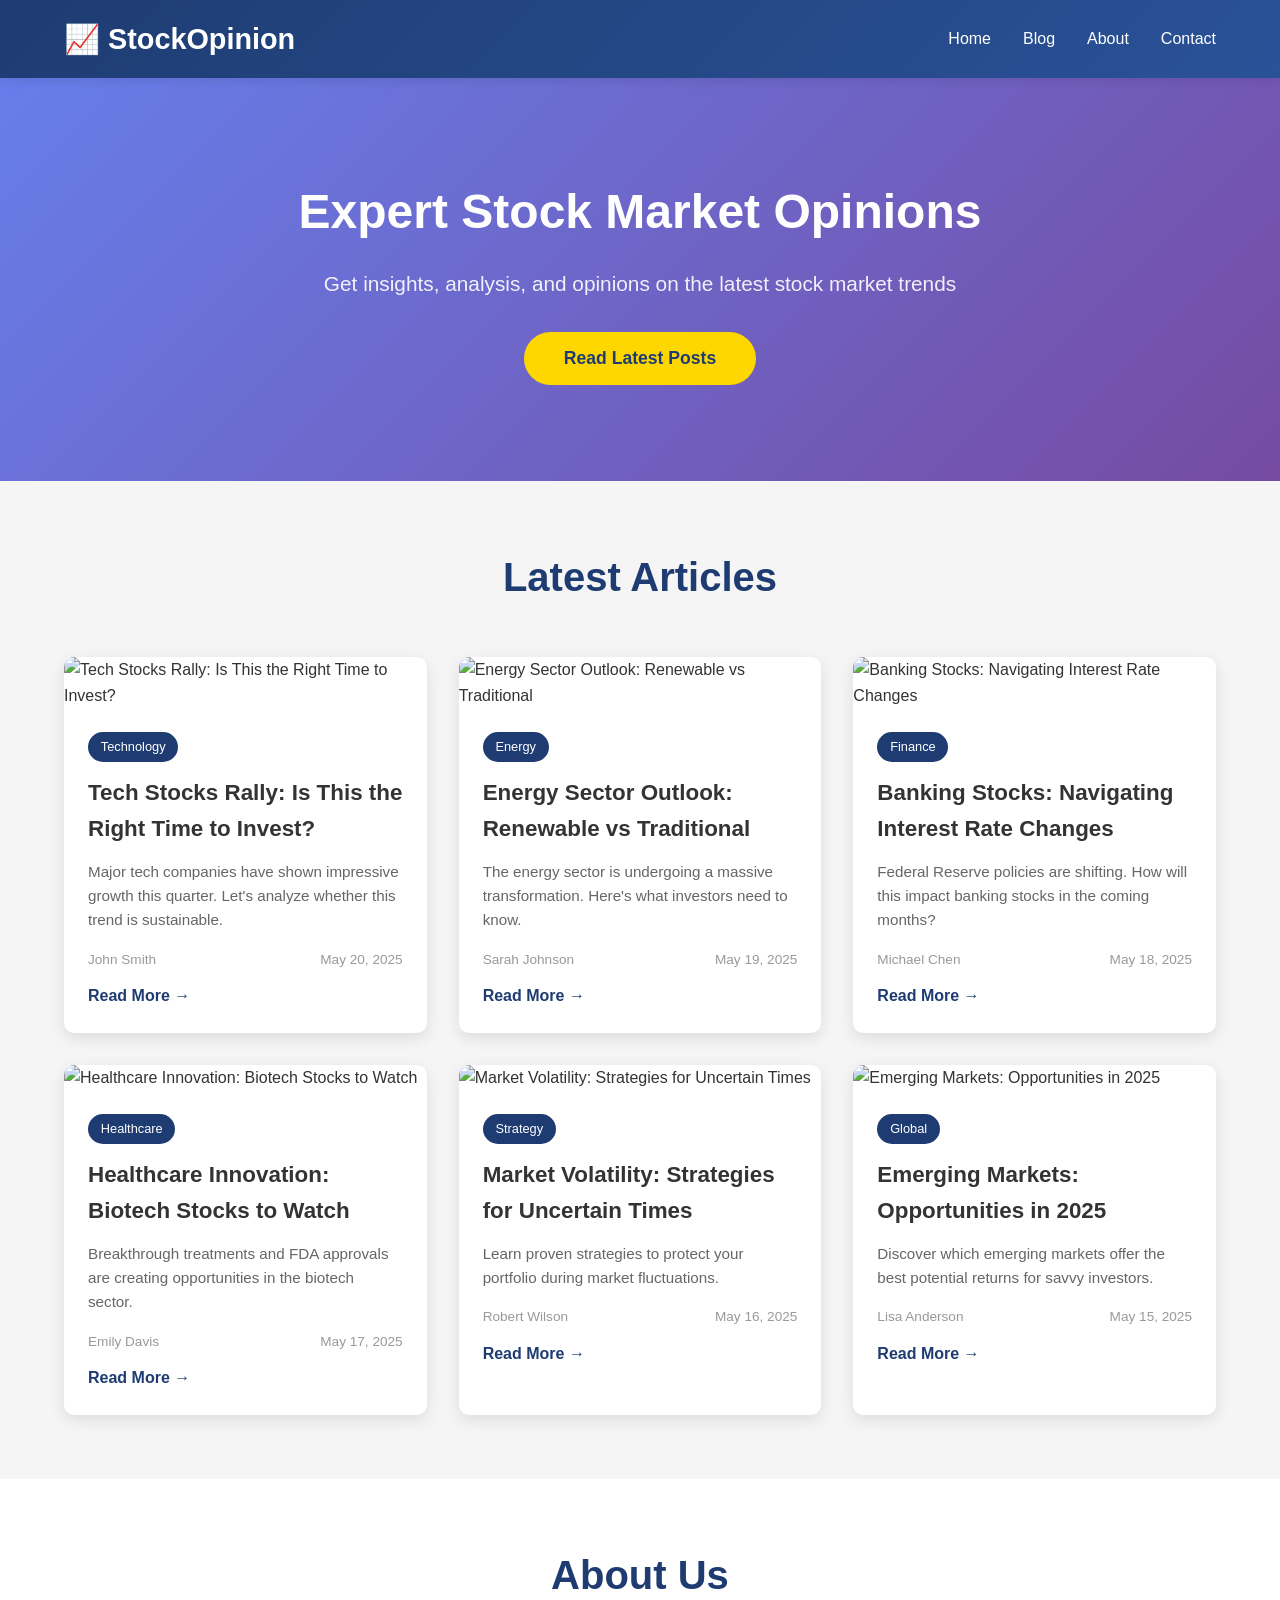
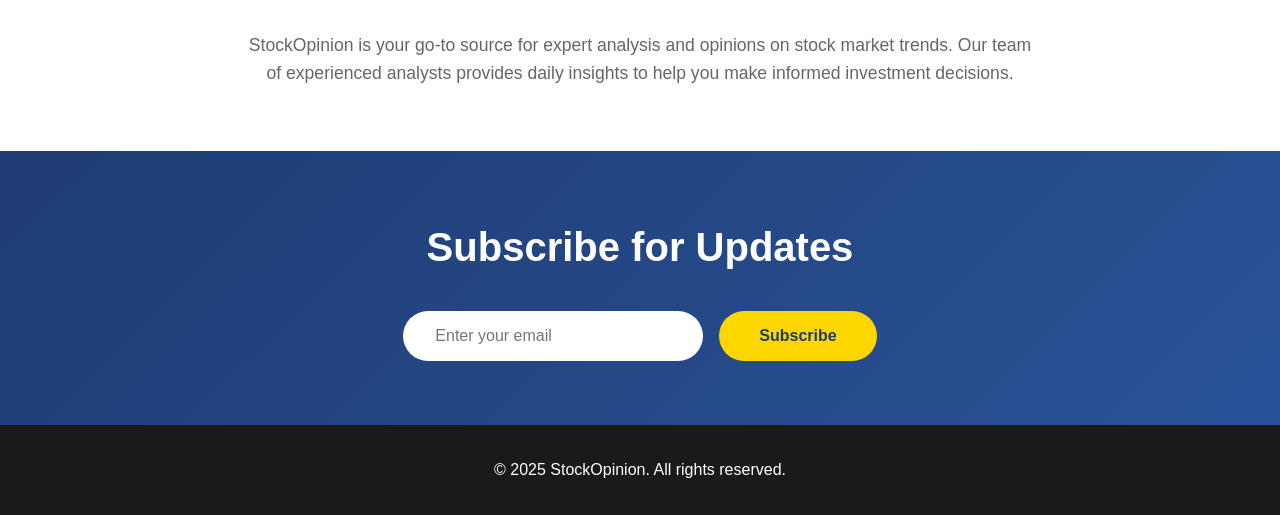
==== index.html @ e31bcacb "Add StockOpinion blog web app" ====
<!DOCTYPE html>
<html lang="en">
<head>
    <meta charset="UTF-8">
    <meta name="viewport" content="width=device-width, initial-scale=1.0">
    <title>StockOpinion - Stock Market Insights</title>
    <link rel="stylesheet" href="styles.css">
</head>
<body>
    <header>
        <nav class="navbar">
            <div class="logo">📈 StockOpinion</div>
            <ul class="nav-links">
                <li><a href="#home">Home</a></li>
                <li><a href="#blog">Blog</a></li>
                <li><a href="#about">About</a></li>
                <li><a href="#contact">Contact</a></li>
            </ul>
        </nav>
    </header>

    <main>
        <!-- Hero Section -->
        <section id="home" class="hero">
            <div class="hero-content">
                <h1>Expert Stock Market Opinions</h1>
                <p>Get insights, analysis, and opinions on the latest stock market trends</p>
                <button class="cta-button" onclick="scrollToBlog()">Read Latest Posts</button>
            </div>
        </section>

        <!-- Blog Section -->
        <section id="blog" class="blog-section">
            <h2>Latest Articles</h2>
            <div class="blog-grid" id="blogGrid">
                <!-- Blog posts will be dynamically loaded here -->
            </div>
        </section>

        <!-- About Section -->
        <section id="about" class="about-section">
            <h2>About Us</h2>
            <p>StockOpinion is your go-to source for expert analysis and opinions on stock market trends. Our team of experienced analysts provides daily insights to help you make informed investment decisions.</p>
        </section>

        <!-- Contact Section -->
        <section id="contact" class="contact-section">
            <h2>Subscribe for Updates</h2>
            <form id="subscribeForm" onsubmit="handleSubscribe(event)">
                <input type="email" placeholder="Enter your email" required>
                <button type="submit">Subscribe</button>
            </form>
        </section>
    </main>

    <footer>
        <p>&copy; 2025 StockOpinion. All rights reserved.</p>
    </footer>

    <script src="script.js"></script>
</body>
</html>
---- styles.css ----
* {
    margin: 0;
    padding: 0;
    box-sizing: border-box;
}

body {
    font-family: 'Segoe UI', Tahoma, Geneva, Verdana, sans-serif;
    line-height: 1.6;
    color: #333;
    background-color: #f5f5f5;
}

/* Navbar */
.navbar {
    display: flex;
    justify-content: space-between;
    align-items: center;
    padding: 1rem 5%;
    background: linear-gradient(135deg, #1e3c72 0%, #2a5298 100%);
    color: white;
    position: sticky;
    top: 0;
    z-index: 1000;
    box-shadow: 0 2px 10px rgba(0,0,0,0.1);
}

.logo {
    font-size: 1.8rem;
    font-weight: bold;
}

.nav-links {
    display: flex;
    list-style: none;
    gap: 2rem;
}

.nav-links a {
    color: white;
    text-decoration: none;
    transition: color 0.3s;
}

.nav-links a:hover {
    color: #ffd700;
}

/* Hero Section */
.hero {
    background: linear-gradient(135deg, #667eea 0%, #764ba2 100%);
    color: white;
    padding: 6rem 5%;
    text-align: center;
}

.hero h1 {
    font-size: 3rem;
    margin-bottom: 1rem;
}

.hero p {
    font-size: 1.3rem;
    margin-bottom: 2rem;
    opacity: 0.9;
}

.cta-button {
    background: #ffd700;
    color: #1e3c72;
    border: none;
    padding: 1rem 2.5rem;
    font-size: 1.1rem;
    font-weight: bold;
    border-radius: 50px;
    cursor: pointer;
    transition: transform 0.3s, box-shadow 0.3s;
}

.cta-button:hover {
    transform: translateY(-3px);
    box-shadow: 0 5px 20px rgba(255, 215, 0, 0.4);
}

/* Blog Section */
.blog-section {
    padding: 4rem 5%;
}

.blog-section h2 {
    text-align: center;
    font-size: 2.5rem;
    margin-bottom: 3rem;
    color: #1e3c72;
}

.blog-grid {
    display: grid;
    grid-template-columns: repeat(auto-fit, minmax(300px, 1fr));
    gap: 2rem;
    max-width: 1200px;
    margin: 0 auto;
}

.blog-card {
    background: white;
    border-radius: 10px;
    overflow: hidden;
    box-shadow: 0 5px 15px rgba(0,0,0,0.1);
    transition: transform 0.3s, box-shadow 0.3s;
}

.blog-card:hover {
    transform: translateY(-5px);
    box-shadow: 0 10px 30px rgba(0,0,0,0.15);
}

.blog-card img {
    width: 100%;
    height: 200px;
    object-fit: cover;
}

.blog-card-content {
    padding: 1.5rem;
}

.blog-card-category {
    background: #1e3c72;
    color: white;
    padding: 0.3rem 0.8rem;
    border-radius: 20px;
    font-size: 0.8rem;
    display: inline-block;
    margin-bottom: 0.8rem;
}

.blog-card h3 {
    font-size: 1.4rem;
    margin-bottom: 0.8rem;
    color: #333;
}

.blog-card p {
    color: #666;
    margin-bottom: 1rem;
    font-size: 0.95rem;
}

.blog-card-meta {
    display: flex;
    justify-content: space-between;
    color: #999;
    font-size: 0.85rem;
}

.read-more {
    color: #1e3c72;
    text-decoration: none;
    font-weight: bold;
    display: inline-block;
    margin-top: 0.8rem;
    transition: color 0.3s;
}

.read-more:hover {
    color: #667eea;
}

/* About Section */
.about-section {
    background: white;
    padding: 4rem 5%;
    text-align: center;
}

.about-section h2 {
    font-size: 2.5rem;
    margin-bottom: 1.5rem;
    color: #1e3c72;
}

.about-section p {
    max-width: 800px;
    margin: 0 auto;
    font-size: 1.1rem;
    color: #666;
}

/* Contact Section */
.contact-section {
    padding: 4rem 5%;
    text-align: center;
    background: linear-gradient(135deg, #1e3c72 0%, #2a5298 100%);
    color: white;
}

.contact-section h2 {
    font-size: 2.5rem;
    margin-bottom: 2rem;
}

#subscribeForm {
    display: flex;
    justify-content: center;
    gap: 1rem;
    flex-wrap: wrap;
}

#subscribeForm input {
    padding: 1rem 2rem;
    border: none;
    border-radius: 50px;
    font-size: 1rem;
    min-width: 300px;
}

#subscribeForm button {
    background: #ffd700;
    color: #1e3c72;
    border: none;
    padding: 1rem 2.5rem;
    font-size: 1rem;
    font-weight: bold;
    border-radius: 50px;
    cursor: pointer;
    transition: transform 0.3s;
}

#subscribeForm button:hover {
    transform: scale(1.05);
}

/* Footer */
footer {
    background: #1a1a1a;
    color: white;
    text-align: center;
    padding: 2rem;
}

/* Responsive Design */
@media (max-width: 768px) {
    .nav-links {
        gap: 1rem;
    }

    .hero h1 {
        font-size: 2rem;
    }

    .hero p {
        font-size: 1rem;
    }

    #subscribeForm input {
        min-width: 100%;
    }
}
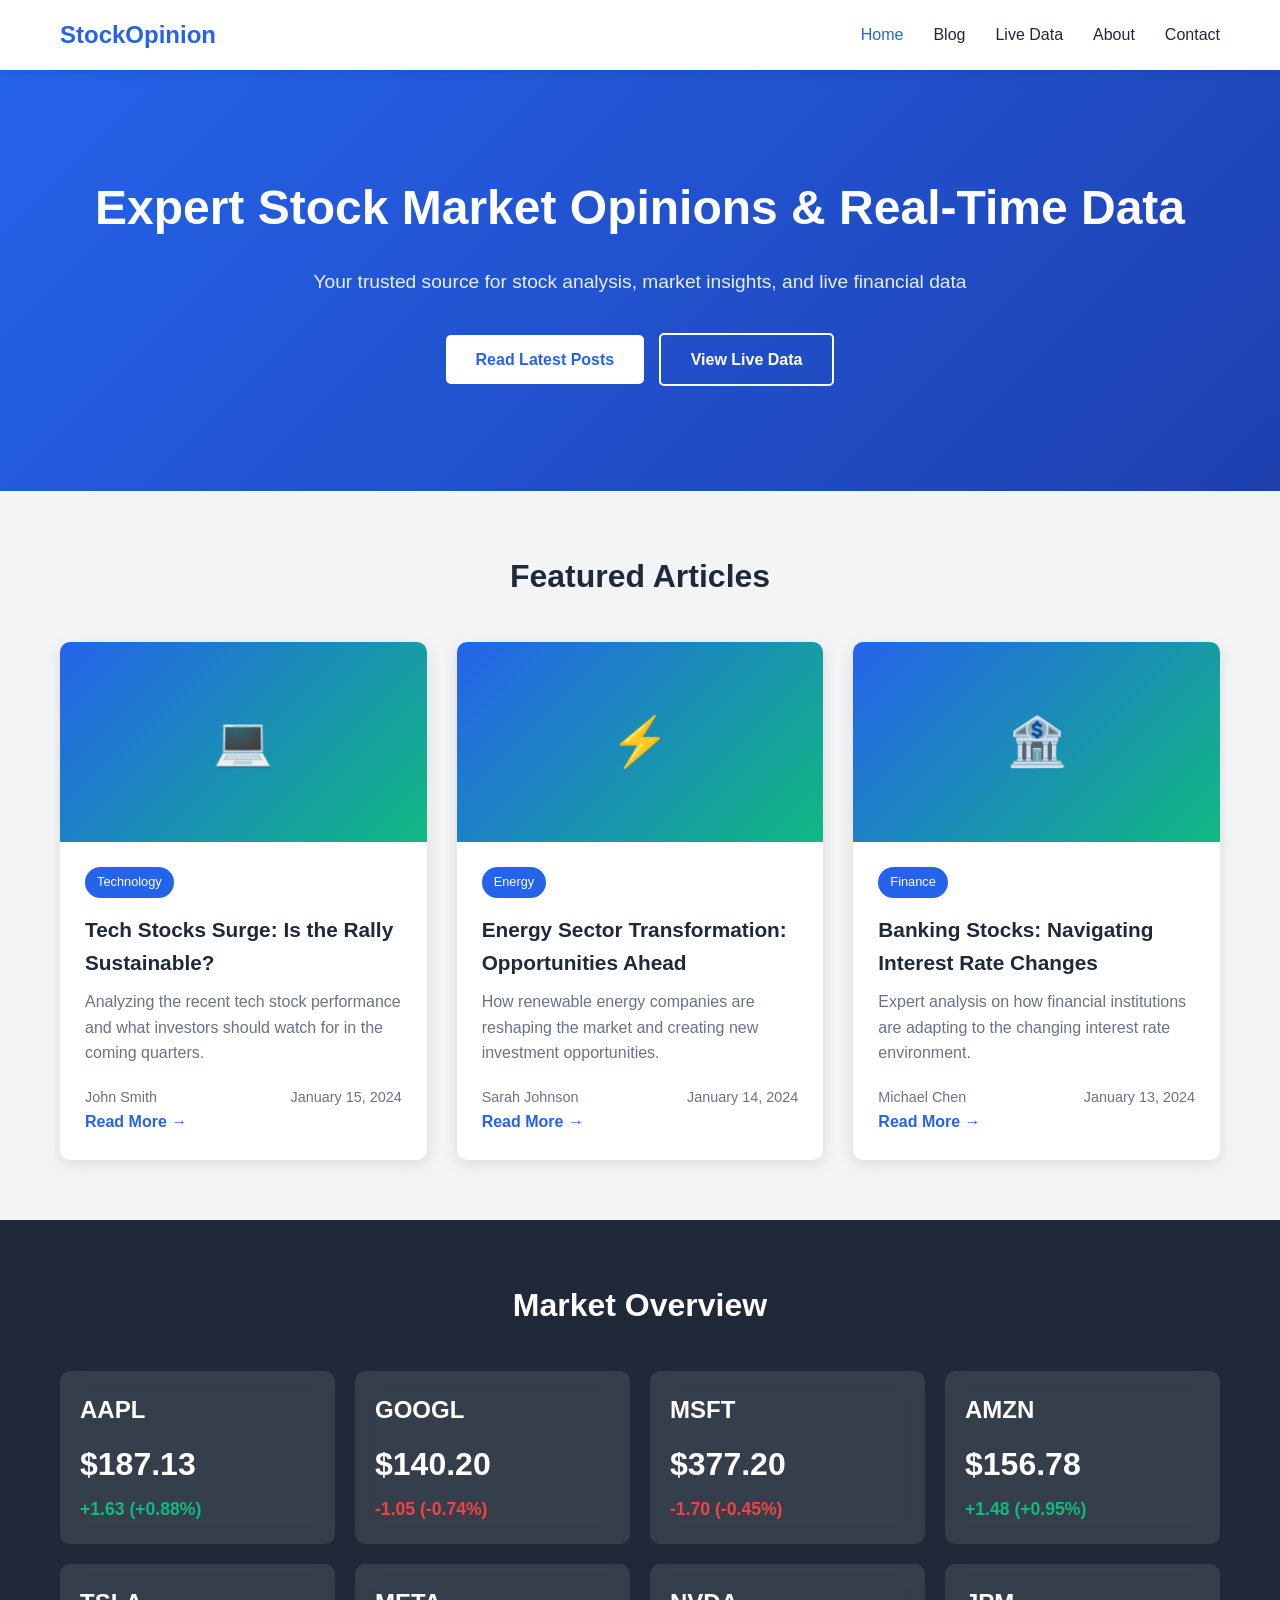
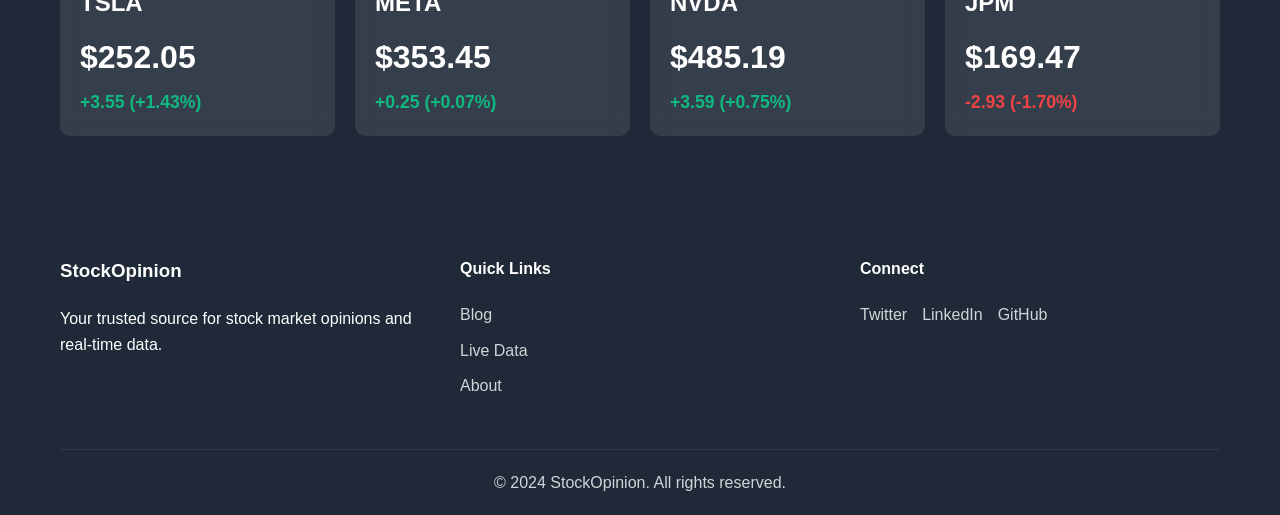
==== commit abae9578: "Update to multi-page app with real-time stock scraper" ====
--- a/index.html
+++ b/index.html
@@ -3,60 +3,81 @@
 <head>
     <meta charset="UTF-8">
     <meta name="viewport" content="width=device-width, initial-scale=1.0">
-    <title>StockOpinion - Stock Market Insights</title>
-    <link rel="stylesheet" href="styles.css">
+    <title>StockOpinion - Home</title>
+    <link rel="stylesheet" href="css/styles.css">
 </head>
 <body>
-    <header>
-        <nav class="navbar">
-            <div class="logo">📈 StockOpinion</div>
+    <nav class="navbar">
+        <div class="container nav-container">
+            <a href="index.html" class="logo">StockOpinion</a>
             <ul class="nav-links">
-                <li><a href="#home">Home</a></li>
-                <li><a href="#blog">Blog</a></li>
-                <li><a href="#about">About</a></li>
-                <li><a href="#contact">Contact</a></li>
+                <li><a href="index.html" class="active">Home</a></li>
+                <li><a href="pages/blog.html">Blog</a></li>
+                <li><a href="pages/scraper.html">Live Data</a></li>
+                <li><a href="pages/about.html">About</a></li>
+                <li><a href="pages/contact.html">Contact</a></li>
             </ul>
-        </nav>
+            <button class="mobile-menu-btn">☰</button>
+        </div>
+    </nav>
+
+    <header class="hero">
+        <div class="container">
+            <h1>Expert Stock Market Opinions & Real-Time Data</h1>
+            <p>Your trusted source for stock analysis, market insights, and live financial data</p>
+            <a href="pages/blog.html" class="btn btn-primary">Read Latest Posts</a>
+            <a href="pages/scraper.html" class="btn btn-secondary">View Live Data</a>
+        </div>
     </header>
 
-    <main>
-        <!-- Hero Section -->
-        <section id="home" class="hero">
-            <div class="hero-content">
-                <h1>Expert Stock Market Opinions</h1>
-                <p>Get insights, analysis, and opinions on the latest stock market trends</p>
-                <button class="cta-button" onclick="scrollToBlog()">Read Latest Posts</button>
+    <section class="featured-posts">
+        <div class="container">
+            <h2>Featured Articles</h2>
+            <div class="posts-grid" id="featured-posts">
+                <!-- Dynamic content -->
             </div>
-        </section>
+        </div>
+    </section>
 
-        <!-- Blog Section -->
-        <section id="blog" class="blog-section">
-            <h2>Latest Articles</h2>
-            <div class="blog-grid" id="blogGrid">
-                <!-- Blog posts will be dynamically loaded here -->
+    <section class="market-ticker">
+        <div class="container">
+            <h2>Market Overview</h2>
+            <div class="ticker-container" id="market-ticker">
+                <div class="loading">Loading market data...</div>
             </div>
-        </section>
+        </div>
+    </section>
 
-        <!-- About Section -->
-        <section id="about" class="about-section">
-            <h2>About Us</h2>
-            <p>StockOpinion is your go-to source for expert analysis and opinions on stock market trends. Our team of experienced analysts provides daily insights to help you make informed investment decisions.</p>
-        </section>
-
-        <!-- Contact Section -->
-        <section id="contact" class="contact-section">
-            <h2>Subscribe for Updates</h2>
-            <form id="subscribeForm" onsubmit="handleSubscribe(event)">
-                <input type="email" placeholder="Enter your email" required>
-                <button type="submit">Subscribe</button>
-            </form>
-        </section>
-    </main>
-
-    <footer>
-        <p>&copy; 2025 StockOpinion. All rights reserved.</p>
+    <footer class="footer">
+        <div class="container">
+            <div class="footer-content">
+                <div class="footer-section">
+                    <h3>StockOpinion</h3>
+                    <p>Your trusted source for stock market opinions and real-time data.</p>
+                </div>
+                <div class="footer-section">
+                    <h4>Quick Links</h4>
+                    <ul>
+                        <li><a href="pages/blog.html">Blog</a></li>
+                        <li><a href="pages/scraper.html">Live Data</a></li>
+                        <li><a href="pages/about.html">About</a></li>
+                    </ul>
+                </div>
+                <div class="footer-section">
+                    <h4>Connect</h4>
+                    <div class="social-links">
+                        <a href="#">Twitter</a>
+                        <a href="#">LinkedIn</a>
+                        <a href="#">GitHub</a>
+                    </div>
+                </div>
+            </div>
+            <div class="footer-bottom">
+                <p>&copy; 2024 StockOpinion. All rights reserved.</p>
+            </div>
+        </div>
     </footer>
 
-    <script src="script.js"></script>
+    <script src="js/main.js"></script>
 </body>
 </html>
--- a/css/styles.css
+++ b/css/styles.css
@@ -0,0 +1,494 @@
+* {
+    margin: 0;
+    padding: 0;
+    box-sizing: border-box;
+}
+
+:root {
+    --primary-color: #2563eb;
+    --secondary-color: #1e40af;
+    --accent-color: #10b981;
+    --danger-color: #ef4444;
+    --dark-bg: #1f2937;
+    --light-bg: #f3f4f6;
+    --text-dark: #1f2937;
+    --text-light: #6b7280;
+    --white: #ffffff;
+}
+
+body {
+    font-family: 'Segoe UI', Tahoma, Geneva, Verdana, sans-serif;
+    line-height: 1.6;
+    color: var(--text-dark);
+    background-color: var(--light-bg);
+}
+
+.container {
+    max-width: 1200px;
+    margin: 0 auto;
+    padding: 0 20px;
+}
+
+/* Navigation */
+.navbar {
+    background: var(--white);
+    box-shadow: 0 2px 10px rgba(0,0,0,0.1);
+    position: sticky;
+    top: 0;
+    z-index: 1000;
+}
+
+.nav-container {
+    display: flex;
+    justify-content: space-between;
+    align-items: center;
+    height: 70px;
+}
+
+.logo {
+    font-size: 1.5rem;
+    font-weight: bold;
+    color: var(--primary-color);
+    text-decoration: none;
+}
+
+.nav-links {
+    display: flex;
+    list-style: none;
+    gap: 30px;
+}
+
+.nav-links a {
+    text-decoration: none;
+    color: var(--text-dark);
+    font-weight: 500;
+    transition: color 0.3s;
+}
+
+.nav-links a:hover,
+.nav-links a.active {
+    color: var(--primary-color);
+}
+
+.mobile-menu-btn {
+    display: none;
+    background: none;
+    border: none;
+    font-size: 1.5rem;
+    cursor: pointer;
+}
+
+/* Hero Section */
+.hero {
+    background: linear-gradient(135deg, var(--primary-color), var(--secondary-color));
+    color: var(--white);
+    padding: 100px 0;
+    text-align: center;
+}
+
+.hero h1 {
+    font-size: 3rem;
+    margin-bottom: 20px;
+}
+
+.hero p {
+    font-size: 1.2rem;
+    margin-bottom: 30px;
+    opacity: 0.9;
+}
+
+/* Buttons */
+.btn {
+    display: inline-block;
+    padding: 12px 30px;
+    border-radius: 5px;
+    text-decoration: none;
+    font-weight: 600;
+    transition: all 0.3s;
+    margin: 5px;
+}
+
+.btn-primary {
+    background: var(--white);
+    color: var(--primary-color);
+}
+
+.btn-primary:hover {
+    background: var(--light-bg);
+    transform: translateY(-2px);
+}
+
+.btn-secondary {
+    background: transparent;
+    color: var(--white);
+    border: 2px solid var(--white);
+}
+
+.btn-secondary:hover {
+    background: var(--white);
+    color: var(--primary-color);
+}
+
+/* Featured Posts */
+.featured-posts {
+    padding: 60px 0;
+}
+
+.featured-posts h2 {
+    text-align: center;
+    margin-bottom: 40px;
+    font-size: 2rem;
+}
+
+.posts-grid {
+    display: grid;
+    grid-template-columns: repeat(auto-fit, minmax(300px, 1fr));
+    gap: 30px;
+}
+
+.post-card {
+    background: var(--white);
+    border-radius: 10px;
+    overflow: hidden;
+    box-shadow: 0 4px 15px rgba(0,0,0,0.1);
+    transition: transform 0.3s, box-shadow 0.3s;
+}
+
+.post-card:hover {
+    transform: translateY(-5px);
+    box-shadow: 0 8px 25px rgba(0,0,0,0.15);
+}
+
+.post-image {
+    height: 200px;
+    background: linear-gradient(135deg, var(--primary-color), var(--accent-color));
+    display: flex;
+    align-items: center;
+    justify-content: center;
+    color: var(--white);
+    font-size: 3rem;
+}
+
+.post-content {
+    padding: 25px;
+}
+
+.post-category {
+    display: inline-block;
+    background: var(--primary-color);
+    color: var(--white);
+    padding: 5px 12px;
+    border-radius: 20px;
+    font-size: 0.8rem;
+    margin-bottom: 15px;
+}
+
+.post-title {
+    font-size: 1.3rem;
+    margin-bottom: 10px;
+    color: var(--text-dark);
+}
+
+.post-excerpt {
+    color: var(--text-light);
+    margin-bottom: 20px;
+    line-height: 1.6;
+}
+
+.post-meta {
+    display: flex;
+    justify-content: space-between;
+    color: var(--text-light);
+    font-size: 0.9rem;
+}
+
+.read-more {
+    color: var(--primary-color);
+    text-decoration: none;
+    font-weight: 600;
+}
+
+.read-more:hover {
+    text-decoration: underline;
+}
+
+/* Market Ticker */
+.market-ticker {
+    background: var(--dark-bg);
+    color: var(--white);
+    padding: 60px 0;
+}
+
+.market-ticker h2 {
+    text-align: center;
+    margin-bottom: 40px;
+    font-size: 2rem;
+}
+
+.ticker-container {
+    display: grid;
+    grid-template-columns: repeat(auto-fit, minmax(250px, 1fr));
+    gap: 20px;
+}
+
+.stock-card {
+    background: rgba(255,255,255,0.1);
+    padding: 20px;
+    border-radius: 10px;
+    backdrop-filter: blur(10px);
+}
+
+.stock-symbol {
+    font-size: 1.5rem;
+    font-weight: bold;
+    margin-bottom: 10px;
+}
+
+.stock-price {
+    font-size: 2rem;
+    font-weight: bold;
+    margin-bottom: 5px;
+}
+
+.stock-change {
+    font-size: 1.1rem;
+    font-weight: 600;
+}
+
+.stock-change.positive {
+    color: var(--accent-color);
+}
+
+.stock-change.negative {
+    color: var(--danger-color);
+}
+
+.loading {
+    text-align: center;
+    padding: 40px;
+    font-size: 1.2rem;
+    opacity: 0.8;
+}
+
+/* Footer */
+.footer {
+    background: var(--dark-bg);
+    color: var(--white);
+    padding: 60px 0 20px;
+}
+
+.footer-content {
+    display: grid;
+    grid-template-columns: repeat(auto-fit, minmax(250px, 1fr));
+    gap: 40px;
+    margin-bottom: 40px;
+}
+
+.footer-section h3,
+.footer-section h4 {
+    margin-bottom: 20px;
+}
+
+.footer-section ul {
+    list-style: none;
+}
+
+.footer-section ul li {
+    margin-bottom: 10px;
+}
+
+.footer-section a {
+    color: rgba(255,255,255,0.8);
+    text-decoration: none;
+    transition: color 0.3s;
+}
+
+.footer-section a:hover {
+    color: var(--white);
+}
+
+.social-links {
+    display: flex;
+    gap: 15px;
+}
+
+.footer-bottom {
+    text-align: center;
+    padding-top: 20px;
+    border-top: 1px solid rgba(255,255,255,0.1);
+    opacity: 0.8;
+}
+
+/* Page-specific styles */
+.page-header {
+    background: linear-gradient(135deg, var(--primary-color), var(--secondary-color));
+    color: var(--white);
+    padding: 80px 0 60px;
+    text-align: center;
+}
+
+.page-header h1 {
+    font-size: 2.5rem;
+    margin-bottom: 15px;
+}
+
+.page-content {
+    padding: 60px 0;
+}
+
+/* Scraper Page */
+.scraper-controls {
+    background: var(--white);
+    padding: 30px;
+    border-radius: 10px;
+    box-shadow: 0 4px 15px rgba(0,0,0,0.1);
+    margin-bottom: 40px;
+}
+
+.scraper-controls h3 {
+    margin-bottom: 20px;
+}
+
+.control-group {
+    display: flex;
+    gap: 15px;
+    flex-wrap: wrap;
+    margin-bottom: 20px;
+}
+
+.control-group input,
+.control-group select {
+    padding: 10px 15px;
+    border: 1px solid #ddd;
+    border-radius: 5px;
+    font-size: 1rem;
+}
+
+.control-group button {
+    padding: 10px 25px;
+    background: var(--primary-color);
+    color: var(--white);
+    border: none;
+    border-radius: 5px;
+    cursor: pointer;
+    font-weight: 600;
+    transition: background 0.3s;
+}
+
+.control-group button:hover {
+    background: var(--secondary-color);
+}
+
+.data-table {
+    width: 100%;
+    background: var(--white);
+    border-radius: 10px;
+    overflow: hidden;
+    box-shadow: 0 4px 15px rgba(0,0,0,0.1);
+}
+
+.data-table table {
+    width: 100%;
+    border-collapse: collapse;
+}
+
+.data-table th,
+.data-table td {
+    padding: 15px;
+    text-align: left;
+    border-bottom: 1px solid #eee;
+}
+
+.data-table th {
+    background: var(--primary-color);
+    color: var(--white);
+    font-weight: 600;
+}
+
+.data-table tr:hover {
+    background: var(--light-bg);
+}
+
+/* Blog List Page */
+.blog-filters {
+    background: var(--white);
+    padding: 20px;
+    border-radius: 10px;
+    margin-bottom: 30px;
+    display: flex;
+    gap: 15px;
+    flex-wrap: wrap;
+}
+
+.filter-btn {
+    padding: 8px 20px;
+    border: 2px solid var(--primary-color);
+    background: transparent;
+    color: var(--primary-color);
+    border-radius: 20px;
+    cursor: pointer;
+    transition: all 0.3s;
+}
+
+.filter-btn.active,
+.filter-btn:hover {
+    background: var(--primary-color);
+    color: var(--white);
+}
+
+/* Contact Form */
+.contact-form {
+    max-width: 600px;
+    margin: 0 auto;
+    background: var(--white);
+    padding: 40px;
+    border-radius: 10px;
+    box-shadow: 0 4px 15px rgba(0,0,0,0.1);
+}
+
+.form-group {
+    margin-bottom: 20px;
+}
+
+.form-group label {
+    display: block;
+    margin-bottom: 8px;
+    font-weight: 600;
+}
+
+.form-group input,
+.form-group textarea {
+    width: 100%;
+    padding: 12px;
+    border: 1px solid #ddd;
+    border-radius: 5px;
+    font-size: 1rem;
+}
+
+.form-group textarea {
+    height: 150px;
+    resize: vertical;
+}
+
+/* Responsive */
+@media (max-width: 768px) {
+    .nav-links {
+        display: none;
+    }
+    
+    .mobile-menu-btn {
+        display: block;
+    }
+    
+    .hero h1 {
+        font-size: 2rem;
+    }
+    
+    .posts-grid {
+        grid-template-columns: 1fr;
+    }
+    
+    .ticker-container {
+        grid-template-columns: 1fr;
+    }
+}
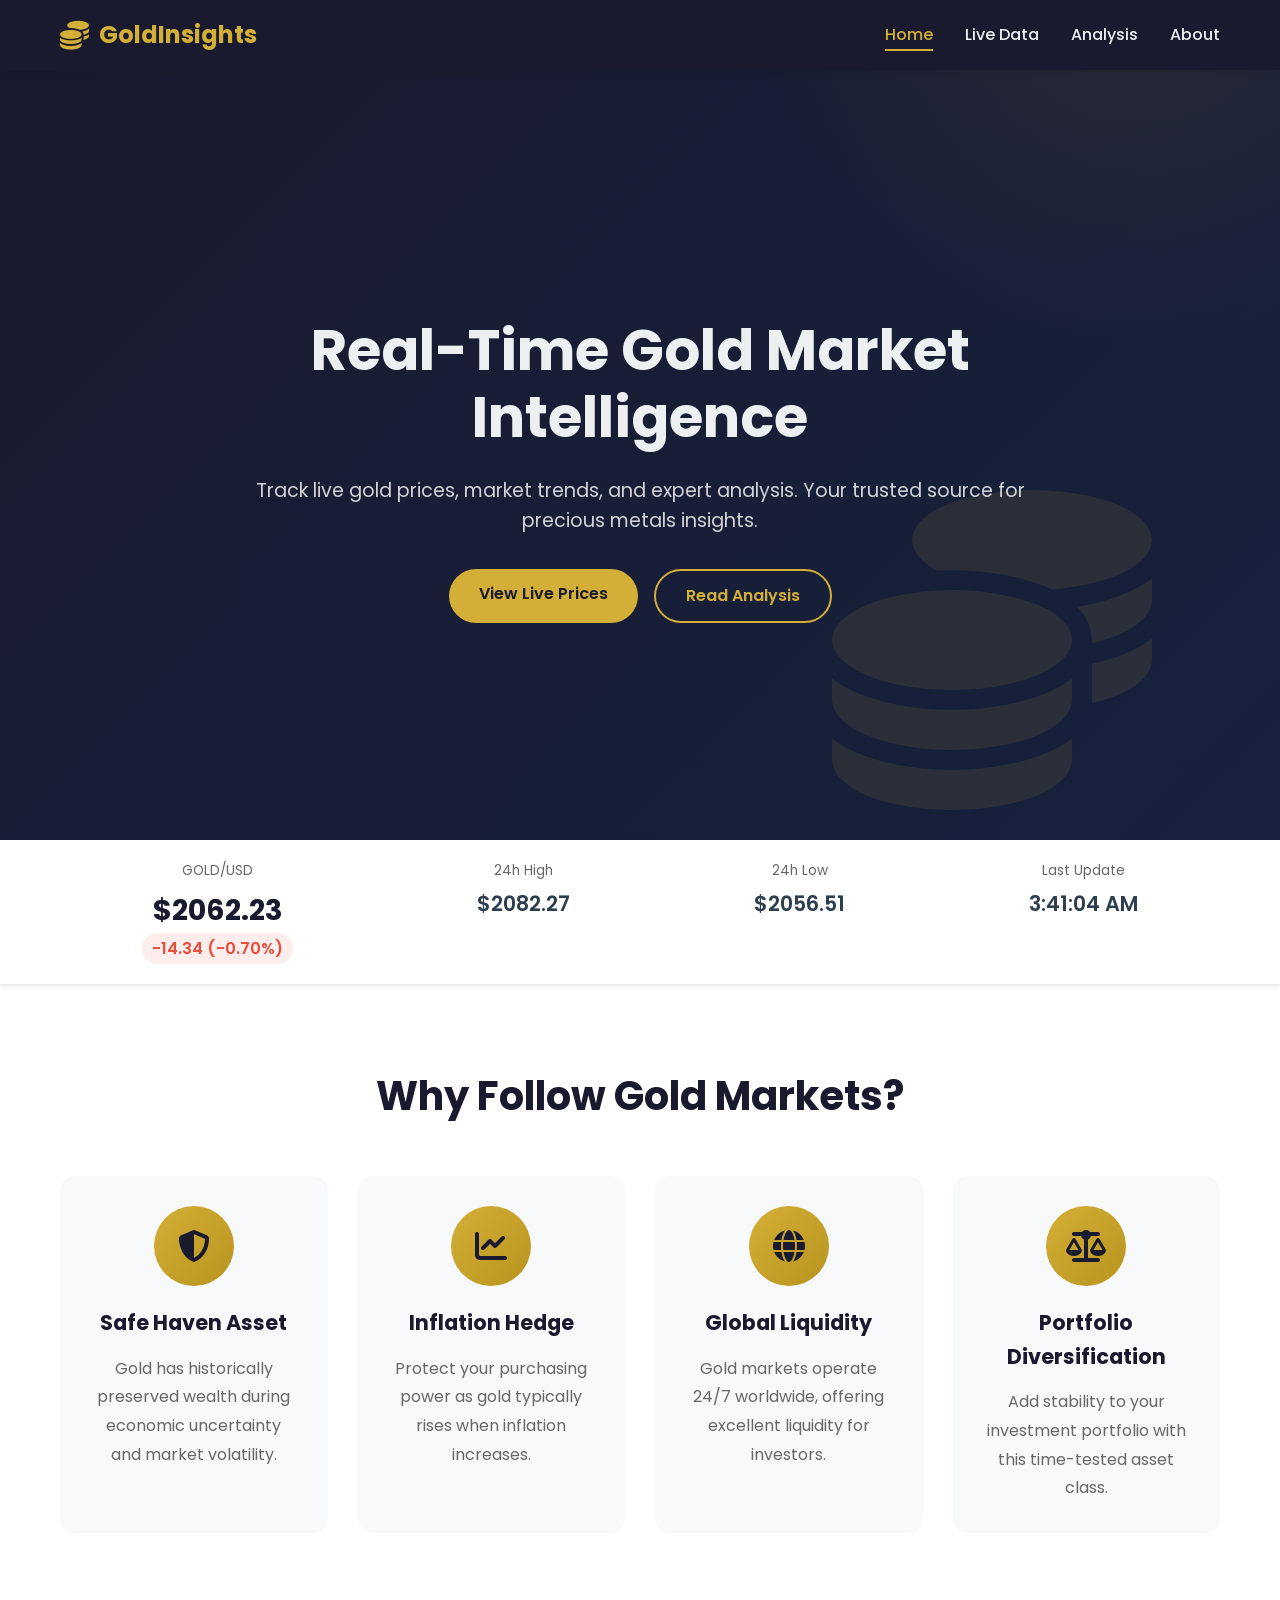
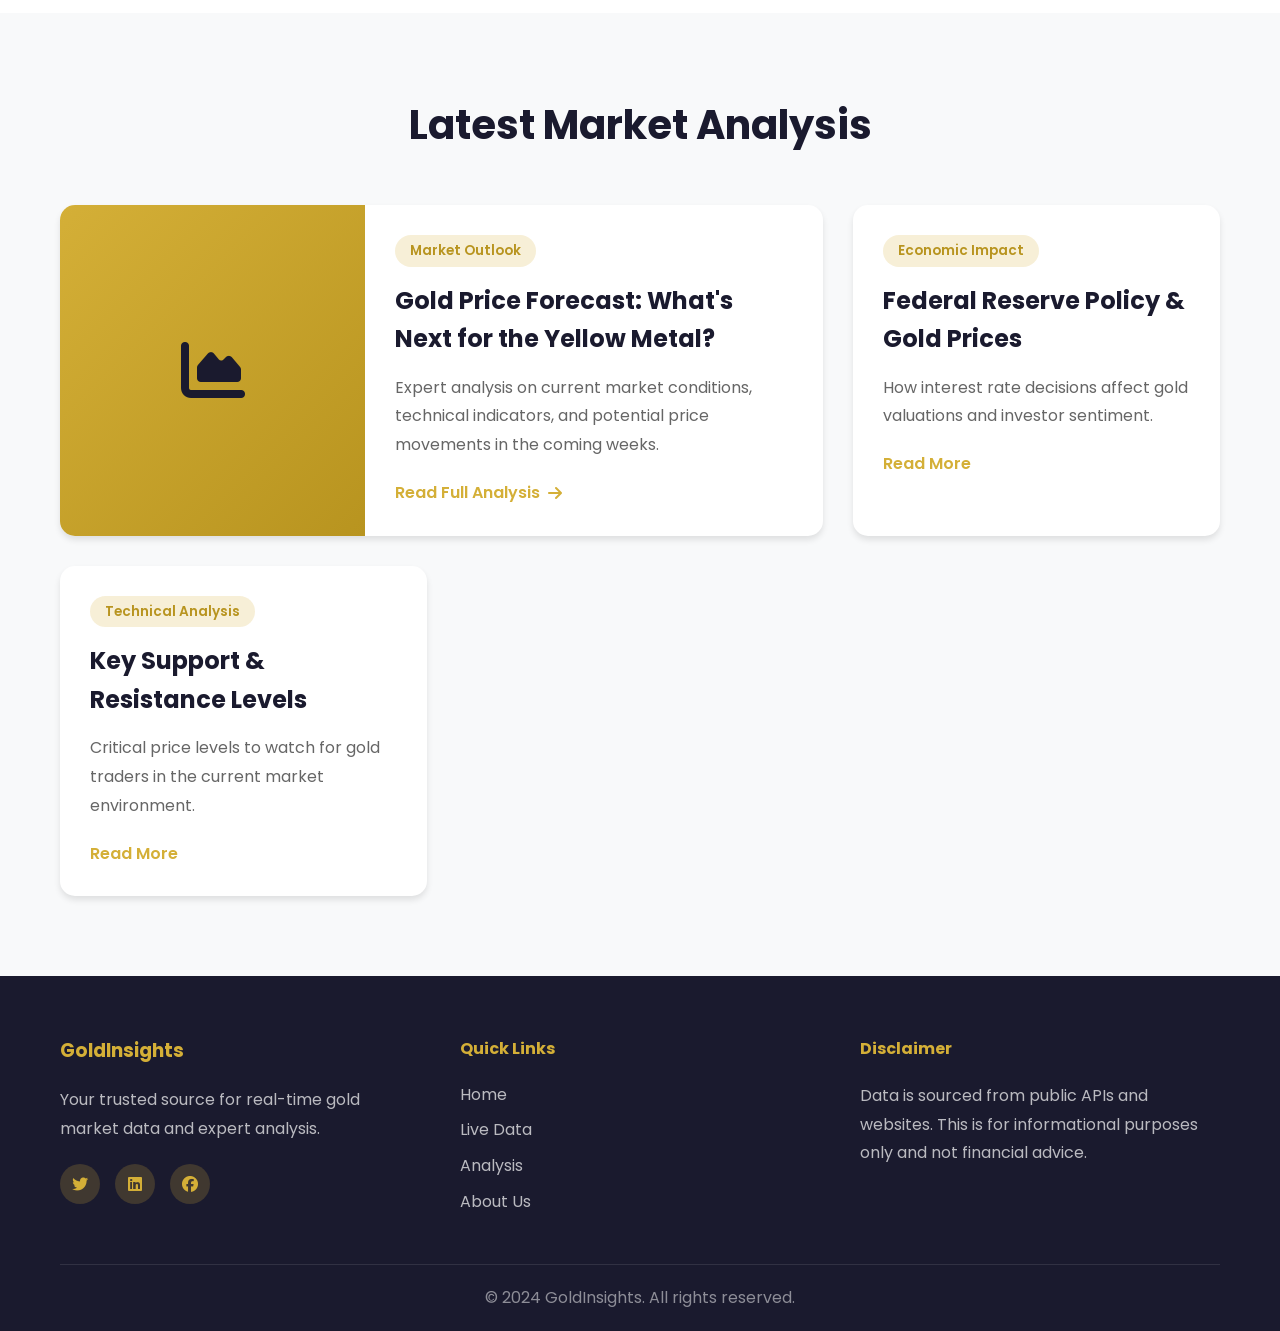
==== commit 9035ea6f: "Update to gold-focused multi-page app with real-time data scraping" ====
--- a/index.html
+++ b/index.html
@@ -3,81 +3,185 @@
 <head>
     <meta charset="UTF-8">
     <meta name="viewport" content="width=device-width, initial-scale=1.0">
-    <title>StockOpinion - Home</title>
-    <link rel="stylesheet" href="css/styles.css">
+    <title>Gold Market Insights - Real-Time Gold Prices & Analysis</title>
+    <link rel="stylesheet" href="styles.css">
+    <link href="https://fonts.googleapis.com/css2?family=Poppins:wght@300;400;500;600;700&display=swap" rel="stylesheet">
+    <link rel="stylesheet" href="https://cdnjs.cloudflare.com/ajax/libs/font-awesome/6.4.0/css/all.min.css">
 </head>
 <body>
+    <!-- Navigation -->
     <nav class="navbar">
-        <div class="container nav-container">
-            <a href="index.html" class="logo">StockOpinion</a>
-            <ul class="nav-links">
-                <li><a href="index.html" class="active">Home</a></li>
-                <li><a href="pages/blog.html">Blog</a></li>
-                <li><a href="pages/scraper.html">Live Data</a></li>
-                <li><a href="pages/about.html">About</a></li>
-                <li><a href="pages/contact.html">Contact</a></li>
+        <div class="nav-container">
+            <a href="index.html" class="nav-logo">
+                <i class="fas fa-coins"></i>
+                <span>GoldInsights</span>
+            </a>
+            <ul class="nav-menu">
+                <li class="nav-item">
+                    <a href="index.html" class="nav-link active">Home</a>
+                </li>
+                <li class="nav-item">
+                    <a href="live.html" class="nav-link">Live Data</a>
+                </li>
+                <li class="nav-item">
+                    <a href="analysis.html" class="nav-link">Analysis</a>
+                </li>
+                <li class="nav-item">
+                    <a href="about.html" class="nav-link">About</a>
+                </li>
             </ul>
-            <button class="mobile-menu-btn">☰</button>
+            <div class="hamburger">
+                <span class="bar"></span>
+                <span class="bar"></span>
+                <span class="bar"></span>
+            </div>
         </div>
     </nav>
 
-    <header class="hero">
-        <div class="container">
-            <h1>Expert Stock Market Opinions & Real-Time Data</h1>
-            <p>Your trusted source for stock analysis, market insights, and live financial data</p>
-            <a href="pages/blog.html" class="btn btn-primary">Read Latest Posts</a>
-            <a href="pages/scraper.html" class="btn btn-secondary">View Live Data</a>
+    <!-- Hero Section -->
+    <section class="hero">
+        <div class="hero-content">
+            <h1>Real-Time Gold Market Intelligence</h1>
+            <p>Track live gold prices, market trends, and expert analysis. Your trusted source for precious metals insights.</p>
+            <div class="hero-buttons">
+                <a href="live.html" class="btn btn-primary">View Live Prices</a>
+                <a href="analysis.html" class="btn btn-secondary">Read Analysis</a>
+            </div>
         </div>
-    </header>
+        <div class="hero-image">
+            <i class="fas fa-coins hero-icon"></i>
+        </div>
+    </section>
 
-    <section class="featured-posts">
-        <div class="container">
-            <h2>Featured Articles</h2>
-            <div class="posts-grid" id="featured-posts">
-                <!-- Dynamic content -->
+    <!-- Live Ticker -->
+    <section class="ticker-section">
+        <div class="ticker-container">
+            <div class="ticker-item">
+                <span class="ticker-label">GOLD/USD</span>
+                <span class="ticker-price" id="ticker-price">Loading...</span>
+                <span class="ticker-change positive" id="ticker-change">--</span>
+            </div>
+            <div class="ticker-item">
+                <span class="ticker-label">24h High</span>
+                <span class="ticker-value" id="ticker-high">--</span>
+            </div>
+            <div class="ticker-item">
+                <span class="ticker-label">24h Low</span>
+                <span class="ticker-value" id="ticker-low">--</span>
+            </div>
+            <div class="ticker-item">
+                <span class="ticker-label">Last Update</span>
+                <span class="ticker-value" id="ticker-time">--</span>
             </div>
         </div>
     </section>
 
-    <section class="market-ticker">
+    <!-- Features Section -->
+    <section class="features">
         <div class="container">
-            <h2>Market Overview</h2>
-            <div class="ticker-container" id="market-ticker">
-                <div class="loading">Loading market data...</div>
+            <h2 class="section-title">Why Follow Gold Markets?</h2>
+            <div class="features-grid">
+                <div class="feature-card">
+                    <div class="feature-icon">
+                        <i class="fas fa-shield-alt"></i>
+                    </div>
+                    <h3>Safe Haven Asset</h3>
+                    <p>Gold has historically preserved wealth during economic uncertainty and market volatility.</p>
+                </div>
+                <div class="feature-card">
+                    <div class="feature-icon">
+                        <i class="fas fa-chart-line"></i>
+                    </div>
+                    <h3>Inflation Hedge</h3>
+                    <p>Protect your purchasing power as gold typically rises when inflation increases.</p>
+                </div>
+                <div class="feature-card">
+                    <div class="feature-icon">
+                        <i class="fas fa-globe"></i>
+                    </div>
+                    <h3>Global Liquidity</h3>
+                    <p>Gold markets operate 24/7 worldwide, offering excellent liquidity for investors.</p>
+                </div>
+                <div class="feature-card">
+                    <div class="feature-icon">
+                        <i class="fas fa-balance-scale"></i>
+                    </div>
+                    <h3>Portfolio Diversification</h3>
+                    <p>Add stability to your investment portfolio with this time-tested asset class.</p>
+                </div>
             </div>
         </div>
     </section>
 
+    <!-- Latest Analysis Preview -->
+    <section class="analysis-preview">
+        <div class="container">
+            <h2 class="section-title">Latest Market Analysis</h2>
+            <div class="analysis-grid">
+                <article class="analysis-card featured">
+                    <div class="analysis-image">
+                        <i class="fas fa-chart-area"></i>
+                    </div>
+                    <div class="analysis-content">
+                        <span class="analysis-category">Market Outlook</span>
+                        <h3>Gold Price Forecast: What's Next for the Yellow Metal?</h3>
+                        <p>Expert analysis on current market conditions, technical indicators, and potential price movements in the coming weeks.</p>
+                        <a href="analysis.html" class="read-more">Read Full Analysis <i class="fas fa-arrow-right"></i></a>
+                    </div>
+                </article>
+                <article class="analysis-card">
+                    <div class="analysis-content">
+                        <span class="analysis-category">Economic Impact</span>
+                        <h3>Federal Reserve Policy & Gold Prices</h3>
+                        <p>How interest rate decisions affect gold valuations and investor sentiment.</p>
+                        <a href="analysis.html" class="read-more">Read More</a>
+                    </div>
+                </article>
+                <article class="analysis-card">
+                    <div class="analysis-content">
+                        <span class="analysis-category">Technical Analysis</span>
+                        <h3>Key Support & Resistance Levels</h3>
+                        <p>Critical price levels to watch for gold traders in the current market environment.</p>
+                        <a href="analysis.html" class="read-more">Read More</a>
+                    </div>
+                </article>
+            </div>
+        </div>
+    </section>
+
+    <!-- Footer -->
     <footer class="footer">
         <div class="container">
             <div class="footer-content">
                 <div class="footer-section">
-                    <h3>StockOpinion</h3>
-                    <p>Your trusted source for stock market opinions and real-time data.</p>
+                    <h3>GoldInsights</h3>
+                    <p>Your trusted source for real-time gold market data and expert analysis.</p>
+                    <div class="social-links">
+                        <a href="#"><i class="fab fa-twitter"></i></a>
+                        <a href="#"><i class="fab fa-linkedin"></i></a>
+                        <a href="#"><i class="fab fa-facebook"></i></a>
+                    </div>
                 </div>
                 <div class="footer-section">
                     <h4>Quick Links</h4>
                     <ul>
-                        <li><a href="pages/blog.html">Blog</a></li>
-                        <li><a href="pages/scraper.html">Live Data</a></li>
-                        <li><a href="pages/about.html">About</a></li>
+                        <li><a href="index.html">Home</a></li>
+                        <li><a href="live.html">Live Data</a></li>
+                        <li><a href="analysis.html">Analysis</a></li>
+                        <li><a href="about.html">About Us</a></li>
                     </ul>
                 </div>
                 <div class="footer-section">
-                    <h4>Connect</h4>
-                    <div class="social-links">
-                        <a href="#">Twitter</a>
-                        <a href="#">LinkedIn</a>
-                        <a href="#">GitHub</a>
-                    </div>
+                    <h4>Disclaimer</h4>
+                    <p>Data is sourced from public APIs and websites. This is for informational purposes only and not financial advice.</p>
                 </div>
             </div>
             <div class="footer-bottom">
-                <p>&copy; 2024 StockOpinion. All rights reserved.</p>
+                <p>&copy; 2024 GoldInsights. All rights reserved.</p>
             </div>
         </div>
     </footer>
 
-    <script src="js/main.js"></script>
+    <script src="script.js"></script>
 </body>
 </html>
--- a/styles.css
+++ b/styles.css
@@ -0,0 +1,1378 @@
+/* Root Variables */
+:root {
+    --primary-color: #d4af37;
+    --primary-dark: #b8941f;
+    --primary-light: #f4d03f;
+    --secondary-color: #1a1a2e;
+    --accent-color: #16213e;
+    --text-dark: #2c3e50;
+    --text-light: #ecf0f1;
+    --bg-light: #f8f9fa;
+    --bg-white: #ffffff;
+    --success-color: #27ae60;
+    --danger-color: #e74c3c;
+    --warning-color: #f39c12;
+    --shadow-sm: 0 2px 4px rgba(0,0,0,0.1);
+    --shadow-md: 0 4px 6px rgba(0,0,0,0.1);
+    --shadow-lg: 0 10px 20px rgba(0,0,0,0.15);
+    --transition: all 0.3s ease;
+}
+
+/* Reset & Base Styles */
+* {
+    margin: 0;
+    padding: 0;
+    box-sizing: border-box;
+}
+
+html {
+    scroll-behavior: smooth;
+}
+
+body {
+    font-family: 'Poppins', sans-serif;
+    line-height: 1.6;
+    color: var(--text-dark);
+    background-color: var(--bg-light);
+    overflow-x: hidden;
+}
+
+.container {
+    max-width: 1200px;
+    margin: 0 auto;
+    padding: 0 20px;
+}
+
+a {
+    text-decoration: none;
+    color: inherit;
+}
+
+ul {
+    list-style: none;
+}
+
+img {
+    max-width: 100%;
+    height: auto;
+}
+
+/* Navigation */
+.navbar {
+    background: var(--secondary-color);
+    padding: 1rem 0;
+    position: fixed;
+    width: 100%;
+    top: 0;
+    z-index: 1000;
+    box-shadow: var(--shadow-md);
+}
+
+.nav-container {
+    max-width: 1200px;
+    margin: 0 auto;
+    padding: 0 20px;
+    display: flex;
+    justify-content: space-between;
+    align-items: center;
+}
+
+.nav-logo {
+    display: flex;
+    align-items: center;
+    gap: 10px;
+    font-size: 1.5rem;
+    font-weight: 700;
+    color: var(--primary-color);
+}
+
+.nav-logo i {
+    font-size: 1.8rem;
+}
+
+.nav-menu {
+    display: flex;
+    gap: 2rem;
+}
+
+.nav-link {
+    color: var(--text-light);
+    font-weight: 500;
+    transition: var(--transition);
+    position: relative;
+}
+
+.nav-link:hover,
+.nav-link.active {
+    color: var(--primary-color);
+}
+
+.nav-link::after {
+    content: '';
+    position: absolute;
+    bottom: -5px;
+    left: 0;
+    width: 0;
+    height: 2px;
+    background: var(--primary-color);
+    transition: var(--transition);
+}
+
+.nav-link:hover::after,
+.nav-link.active::after {
+    width: 100%;
+}
+
+.hamburger {
+    display: none;
+    cursor: pointer;
+}
+
+.bar {
+    display: block;
+    width: 25px;
+    height: 3px;
+    margin: 5px auto;
+    background: var(--text-light);
+    transition: var(--transition);
+}
+
+/* Hero Section */
+.hero {
+    background: linear-gradient(135deg, var(--secondary-color) 0%, var(--accent-color) 100%);
+    min-height: 100vh;
+    display: flex;
+    align-items: center;
+    justify-content: center;
+    padding: 100px 20px 60px;
+    position: relative;
+    overflow: hidden;
+}
+
+.hero::before {
+    content: '';
+    position: absolute;
+    top: -50%;
+    right: -20%;
+    width: 800px;
+    height: 800px;
+    background: radial-gradient(circle, rgba(212, 175, 55, 0.1) 0%, transparent 70%);
+    border-radius: 50%;
+}
+
+.hero-content {
+    text-align: center;
+    max-width: 800px;
+    z-index: 1;
+}
+
+.hero h1 {
+    font-size: 3.5rem;
+    color: var(--text-light);
+    margin-bottom: 1.5rem;
+    line-height: 1.2;
+}
+
+.hero p {
+    font-size: 1.2rem;
+    color: rgba(255, 255, 255, 0.8);
+    margin-bottom: 2rem;
+}
+
+.hero-buttons {
+    display: flex;
+    gap: 1rem;
+    justify-content: center;
+    flex-wrap: wrap;
+}
+
+.hero-image {
+    position: absolute;
+    bottom: 10%;
+    right: 10%;
+    opacity: 0.1;
+}
+
+.hero-icon {
+    font-size: 20rem;
+    color: var(--primary-color);
+}
+
+/* Buttons */
+.btn {
+    display: inline-block;
+    padding: 12px 30px;
+    border-radius: 50px;
+    font-weight: 600;
+    transition: var(--transition);
+    border: none;
+    cursor: pointer;
+    font-size: 1rem;
+}
+
+.btn-primary {
+    background: var(--primary-color);
+    color: var(--secondary-color);
+}
+
+.btn-primary:hover {
+    background: var(--primary-dark);
+    transform: translateY(-2px);
+    box-shadow: var(--shadow-lg);
+}
+
+.btn-secondary {
+    background: transparent;
+    color: var(--primary-color);
+    border: 2px solid var(--primary-color);
+}
+
+.btn-secondary:hover {
+    background: var(--primary-color);
+    color: var(--secondary-color);
+    transform: translateY(-2px);
+}
+
+.btn-refresh {
+    background: var(--primary-color);
+    color: var(--secondary-color);
+    display: flex;
+    align-items: center;
+    gap: 8px;
+}
+
+.btn-refresh:hover {
+    background: var(--primary-dark);
+}
+
+/* Ticker Section */
+.ticker-section {
+    background: var(--bg-white);
+    padding: 20px 0;
+    box-shadow: var(--shadow-sm);
+    margin-top: -60px;
+    position: relative;
+    z-index: 10;
+}
+
+.ticker-container {
+    max-width: 1200px;
+    margin: 0 auto;
+    padding: 0 20px;
+    display: flex;
+    justify-content: space-around;
+    flex-wrap: wrap;
+    gap: 20px;
+}
+
+.ticker-item {
+    display: flex;
+    flex-direction: column;
+    align-items: center;
+    text-align: center;
+}
+
+.ticker-label {
+    font-size: 0.85rem;
+    color: #666;
+    margin-bottom: 5px;
+}
+
+.ticker-price {
+    font-size: 1.8rem;
+    font-weight: 700;
+    color: var(--secondary-color);
+}
+
+.ticker-change {
+    font-size: 1rem;
+    font-weight: 600;
+    padding: 3px 10px;
+    border-radius: 20px;
+}
+
+.ticker-change.positive {
+    color: var(--success-color);
+    background: rgba(39, 174, 96, 0.1);
+}
+
+.ticker-change.negative {
+    color: var(--danger-color);
+    background: rgba(231, 76, 60, 0.1);
+}
+
+.ticker-value {
+    font-size: 1.3rem;
+    font-weight: 600;
+    color: var(--text-dark);
+}
+
+/* Features Section */
+.features {
+    padding: 80px 0;
+    background: var(--bg-white);
+}
+
+.section-title {
+    text-align: center;
+    font-size: 2.5rem;
+    margin-bottom: 3rem;
+    color: var(--secondary-color);
+}
+
+.features-grid {
+    display: grid;
+    grid-template-columns: repeat(auto-fit, minmax(250px, 1fr));
+    gap: 30px;
+}
+
+.feature-card {
+    text-align: center;
+    padding: 30px;
+    border-radius: 15px;
+    background: var(--bg-light);
+    transition: var(--transition);
+}
+
+.feature-card:hover {
+    transform: translateY(-10px);
+    box-shadow: var(--shadow-lg);
+}
+
+.feature-icon {
+    width: 80px;
+    height: 80px;
+    margin: 0 auto 20px;
+    display: flex;
+    align-items: center;
+    justify-content: center;
+    background: linear-gradient(135deg, var(--primary-color), var(--primary-dark));
+    border-radius: 50%;
+    font-size: 2rem;
+    color: var(--secondary-color);
+}
+
+.feature-card h3 {
+    font-size: 1.3rem;
+    margin-bottom: 15px;
+    color: var(--secondary-color);
+}
+
+.feature-card p {
+    color: #666;
+    line-height: 1.8;
+}
+
+/* Analysis Preview */
+.analysis-preview {
+    padding: 80px 0;
+    background: var(--bg-light);
+}
+
+.analysis-grid {
+    display: grid;
+    grid-template-columns: repeat(auto-fit, minmax(300px, 1fr));
+    gap: 30px;
+}
+
+.analysis-card {
+    background: var(--bg-white);
+    border-radius: 15px;
+    overflow: hidden;
+    box-shadow: var(--shadow-md);
+    transition: var(--transition);
+}
+
+.analysis-card:hover {
+    transform: translateY(-5px);
+    box-shadow: var(--shadow-lg);
+}
+
+.analysis-card.featured {
+    grid-column: span 2;
+    display: grid;
+    grid-template-columns: 1fr 1.5fr;
+}
+
+.analysis-image {
+    background: linear-gradient(135deg, var(--primary-color), var(--primary-dark));
+    display: flex;
+    align-items: center;
+    justify-content: center;
+    font-size: 4rem;
+    color: var(--secondary-color);
+    min-height: 200px;
+}
+
+.analysis-content {
+    padding: 30px;
+}
+
+.analysis-category {
+    display: inline-block;
+    background: rgba(212, 175, 55, 0.2);
+    color: var(--primary-dark);
+    padding: 5px 15px;
+    border-radius: 20px;
+    font-size: 0.85rem;
+    font-weight: 600;
+    margin-bottom: 15px;
+}
+
+.analysis-card h3 {
+    font-size: 1.5rem;
+    margin-bottom: 15px;
+    color: var(--secondary-color);
+}
+
+.analysis-card p {
+    color: #666;
+    margin-bottom: 20px;
+    line-height: 1.8;
+}
+
+.read-more {
+    color: var(--primary-color);
+    font-weight: 600;
+    display: inline-flex;
+    align-items: center;
+    gap: 8px;
+    transition: var(--transition);
+}
+
+.read-more:hover {
+    gap: 12px;
+}
+
+/* Page Header */
+.page-header {
+    background: linear-gradient(135deg, var(--secondary-color) 0%, var(--accent-color) 100%);
+    padding: 140px 0 60px;
+    text-align: center;
+}
+
+.page-header h1 {
+    font-size: 3rem;
+    color: var(--text-light);
+    margin-bottom: 1rem;
+}
+
+.page-header p {
+    font-size: 1.2rem;
+    color: rgba(255, 255, 255, 0.8);
+}
+
+/* Live Data Section */
+.live-data-section {
+    padding: 60px 0;
+}
+
+.control-panel {
+    background: var(--bg-white);
+    padding: 20px 30px;
+    border-radius: 15px;
+    box-shadow: var(--shadow-md);
+    margin-bottom: 30px;
+    display: flex;
+    justify-content: space-between;
+    align-items: center;
+    flex-wrap: wrap;
+    gap: 20px;
+}
+
+.status-indicator {
+    display: flex;
+    align-items: center;
+    gap: 10px;
+}
+
+.status-dot {
+    width: 12px;
+    height: 12px;
+    border-radius: 50%;
+    background: #95a5a6;
+    animation: pulse 2s infinite;
+}
+
+.status-dot.connected {
+    background: var(--success-color);
+}
+
+.status-dot.error {
+    background: var(--danger-color);
+}
+
+@keyframes pulse {
+    0%, 100% { opacity: 1; }
+    50% { opacity: 0.5; }
+}
+
+.refresh-controls {
+    display: flex;
+    align-items: center;
+    gap: 15px;
+}
+
+.toggle-switch {
+    position: relative;
+    display: inline-block;
+    width: 50px;
+    height: 26px;
+}
+
+.toggle-switch input {
+    opacity: 0;
+    width: 0;
+    height: 0;
+}
+
+.slider {
+    position: absolute;
+    cursor: pointer;
+    top: 0;
+    left: 0;
+    right: 0;
+    bottom: 0;
+    background-color: #ccc;
+    transition: var(--transition);
+    border-radius: 26px;
+}
+
+.slider:before {
+    position: absolute;
+    content: "";
+    height: 20px;
+    width: 20px;
+    left: 3px;
+    bottom: 3px;
+    background-color: white;
+    transition: var(--transition);
+    border-radius: 50%;
+}
+
+input:checked + .slider {
+    background-color: var(--primary-color);
+}
+
+input:checked + .slider:before {
+    transform: translateX(24px);
+}
+
+.toggle-label {
+    font-weight: 500;
+    color: var(--text-dark);
+}
+
+.last-update {
+    color: #666;
+    font-size: 0.9rem;
+}
+
+/* Price Display */
+.price-display {
+    margin-bottom: 40px;
+}
+
+.price-card {
+    background: var(--bg-white);
+    border-radius: 15px;
+    padding: 40px;
+    box-shadow: var(--shadow-md);
+    text-align: center;
+}
+
+.main-price {
+    background: linear-gradient(135deg, var(--secondary-color), var(--accent-color));
+    color: var(--text-light);
+}
+
+.price-header {
+    margin-bottom: 20px;
+}
+
+.price-header h2 {
+    font-size: 1.8rem;
+    margin-bottom: 10px;
+}
+
+.source-badge {
+    background: rgba(212, 175, 55, 0.2);
+    color: var(--primary-color);
+    padding: 5px 15px;
+    border-radius: 20px;
+    font-size: 0.85rem;
+}
+
+.price-value {
+    font-size: 4rem;
+    font-weight: 700;
+    margin: 20px 0;
+    display: flex;
+    align-items: baseline;
+    justify-content: center;
+    gap: 5px;
+}
+
+.currency {
+    font-size: 2.5rem;
+}
+
+.amount {
+    color: var(--primary-color);
+}
+
+.price-change {
+    font-size: 1.5rem;
+    margin-bottom: 20px;
+}
+
+.price-change.positive {
+    color: var(--success-color);
+}
+
+.price-change.negative {
+    color: var(--danger-color);
+}
+
+.price-time {
+    color: rgba(255, 255, 255, 0.7);
+    font-size: 0.9rem;
+}
+
+/* Stats Grid */
+.stats-grid {
+    display: grid;
+    grid-template-columns: repeat(auto-fit, minmax(200px, 1fr));
+    gap: 20px;
+    margin-bottom: 40px;
+}
+
+.stat-card {
+    background: var(--bg-white);
+    padding: 25px;
+    border-radius: 15px;
+    box-shadow: var(--shadow-sm);
+    display: flex;
+    align-items: center;
+    gap: 20px;
+    transition: var(--transition);
+}
+
+.stat-card:hover {
+    transform: translateY(-5px);
+    box-shadow: var(--shadow-md);
+}
+
+.stat-icon {
+    width: 50px;
+    height: 50px;
+    background: linear-gradient(135deg, var(--primary-color), var(--primary-dark));
+    border-radius: 50%;
+    display: flex;
+    align-items: center;
+    justify-content: center;
+    font-size: 1.2rem;
+    color: var(--secondary-color);
+}
+
+.stat-info {
+    display: flex;
+    flex-direction: column;
+}
+
+.stat-label {
+    font-size: 0.85rem;
+    color: #666;
+    margin-bottom: 5px;
+}
+
+.stat-value {
+    font-size: 1.3rem;
+    font-weight: 700;
+    color: var(--secondary-color);
+}
+
+/* Chart Section */
+.chart-section {
+    background: var(--bg-white);
+    padding: 30px;
+    border-radius: 15px;
+    box-shadow: var(--shadow-md);
+    margin-bottom: 40px;
+}
+
+.chart-section h3 {
+    font-size: 1.5rem;
+    margin-bottom: 20px;
+    color: var(--secondary-color);
+}
+
+.chart-container {
+    position: relative;
+    height: 400px;
+}
+
+.chart-placeholder {
+    position: absolute;
+    top: 0;
+    left: 0;
+    width: 100%;
+    height: 100%;
+    display: flex;
+    flex-direction: column;
+    align-items: center;
+    justify-content: center;
+    background: var(--bg-light);
+    border-radius: 10px;
+    color: #666;
+}
+
+.chart-placeholder i {
+    font-size: 4rem;
+    margin-bottom: 20px;
+    color: var(--primary-color);
+}
+
+#goldChart {
+    width: 100% !important;
+    height: 100% !important;
+}
+
+/* Info Section */
+.info-section {
+    margin-top: 40px;
+}
+
+.info-section h3 {
+    font-size: 1.8rem;
+    margin-bottom: 30px;
+    color: var(--secondary-color);
+    text-align: center;
+}
+
+.info-grid {
+    display: grid;
+    grid-template-columns: repeat(auto-fit, minmax(300px, 1fr));
+    gap: 30px;
+}
+
+.info-card {
+    background: var(--bg-white);
+    padding: 30px;
+    border-radius: 15px;
+    box-shadow: var(--shadow-sm);
+}
+
+.info-card h4 {
+    font-size: 1.2rem;
+    margin-bottom: 15px;
+    color: var(--secondary-color);
+    display: flex;
+    align-items: center;
+    gap: 10px;
+}
+
+.info-card h4 i {
+    color: var(--primary-color);
+}
+
+.info-card p {
+    color: #666;
+    line-height: 1.8;
+}
+
+/* Filter Section */
+.filter-section {
+    padding: 40px 0;
+    background: var(--bg-white);
+}
+
+.filter-controls {
+    display: flex;
+    justify-content: center;
+    flex-wrap: wrap;
+    gap: 15px;
+}
+
+.filter-btn {
+    padding: 10px 25px;
+    border: 2px solid var(--primary-color);
+    background: transparent;
+    color: var(--primary-color);
+    border-radius: 50px;
+    font-weight: 600;
+    cursor: pointer;
+    transition: var(--transition);
+}
+
+.filter-btn:hover,
+.filter-btn.active {
+    background: var(--primary-color);
+    color: var(--secondary-color);
+}
+
+/* Articles Section */
+.articles-section {
+    padding: 60px 0;
+}
+
+.articles-grid {
+    display: grid;
+    grid-template-columns: repeat(auto-fit, minmax(350px, 1fr));
+    gap: 30px;
+}
+
+.article-card {
+    background: var(--bg-white);
+    border-radius: 15px;
+    overflow: hidden;
+    box-shadow: var(--shadow-md);
+    transition: var(--transition);
+}
+
+.article-card:hover {
+    transform: translateY(-5px);
+    box-shadow: var(--shadow-lg);
+}
+
+.article-card.featured {
+    grid-column: span 2;
+}
+
+.article-image {
+    height: 200px;
+    background: linear-gradient(135deg, var(--primary-color), var(--primary-dark));
+    display: flex;
+    align-items: center;
+    justify-content: center;
+    font-size: 3rem;
+    color: var(--secondary-color);
+    position: relative;
+}
+
+.category-tag {
+    position: absolute;
+    top: 15px;
+    left: 15px;
+    background: var(--secondary-color);
+    color: var(--primary-color);
+    padding: 5px 15px;
+    border-radius: 20px;
+    font-size: 0.8rem;
+    font-weight: 600;
+}
+
+.article-content {
+    padding: 25px;
+}
+
+.article-meta {
+    display: flex;
+    justify-content: space-between;
+    margin-bottom: 15px;
+    font-size: 0.85rem;
+    color: #666;
+}
+
+.article-meta span {
+    display: flex;
+    align-items: center;
+    gap: 5px;
+}
+
+.article-content h3 {
+    font-size: 1.4rem;
+    margin-bottom: 15px;
+    color: var(--secondary-color);
+}
+
+.article-content p {
+    color: #666;
+    margin-bottom: 20px;
+    line-height: 1.8;
+}
+
+.article-footer {
+    display: flex;
+    justify-content: space-between;
+    align-items: center;
+}
+
+.article-stats {
+    display: flex;
+    gap: 15px;
+    color: #666;
+    font-size: 0.85rem;
+}
+
+.article-stats span {
+    display: flex;
+    align-items: center;
+    gap: 5px;
+}
+
+/* Poll Section */
+.poll-section {
+    padding: 60px 0;
+    background: var(--bg-light);
+}
+
+.poll-section h2 {
+    text-align: center;
+    font-size: 2rem;
+    margin-bottom: 30px;
+    color: var(--secondary-color);
+}
+
+.poll-container {
+    max-width: 600px;
+    margin: 0 auto;
+    background: var(--bg-white);
+    padding: 40px;
+    border-radius: 15px;
+    box-shadow: var(--shadow-md);
+}
+
+.poll-container h3 {
+    font-size: 1.3rem;
+    margin-bottom: 25px;
+    text-align: center;
+    color: var(--text-dark);
+}
+
+.poll-options {
+    display: flex;
+    flex-direction: column;
+    gap: 15px;
+    margin-bottom: 25px;
+}
+
+.poll-option {
+    position: relative;
+    padding: 15px 20px;
+    background: var(--bg-light);
+    border-radius: 10px;
+    cursor: pointer;
+    transition: var(--transition);
+    border: 2px solid transparent;
+}
+
+.poll-option:hover {
+    border-color: var(--primary-color);
+}
+
+.poll-option input {
+    position: absolute;
+    opacity: 0;
+    cursor: pointer;
+}
+
+.poll-option input:checked + .option-text {
+    font-weight: 600;
+    color: var(--primary-color);
+}
+
+.option-text {
+    display: block;
+    position: relative;
+    z-index: 1;
+}
+
+.option-bar {
+    position: absolute;
+    top: 0;
+    left: 0;
+    height: 100%;
+    background: rgba(212, 175, 55, 0.2);
+    border-radius: 10px;
+    width: var(--percent);
+    transition: width 0.5s ease;
+    z-index: 0;
+}
+
+.poll-submit {
+    width: 100%;
+}
+
+.poll-results {
+    margin-top: 20px;
+    padding-top: 20px;
+    border-top: 1px solid #eee;
+    text-align: center;
+}
+
+/* About Section */
+.about-section {
+    padding: 80px 0;
+}
+
+.about-content {
+    display: grid;
+    grid-template-columns: 1.5fr 1fr;
+    gap: 50px;
+    align-items: center;
+}
+
+.about-text h2 {
+    font-size: 2rem;
+    margin-bottom: 20px;
+    color: var(--secondary-color);
+}
+
+.about-text h3 {
+    font-size: 1.5rem;
+    margin: 30px 0 20px;
+    color: var(--secondary-color);
+}
+
+.about-text p {
+    color: #666;
+    line-height: 1.8;
+    margin-bottom: 15px;
+}
+
+.feature-list {
+    margin-top: 20px;
+}
+
+.feature-list li {
+    display: flex;
+    align-items: center;
+    gap: 15px;
+    padding: 10px 0;
+    color: #666;
+}
+
+.feature-list i {
+    color: var(--success-color);
+    font-size: 1.2rem;
+}
+
+.about-image {
+    display: flex;
+    align-items: center;
+    justify-content: center;
+}
+
+.about-icon {
+    font-size: 15rem;
+    color: var(--primary-color);
+    opacity: 0.3;
+}
+
+/* Team Section */
+.team-section {
+    padding: 80px 0;
+    background: var(--bg-white);
+}
+
+.approach-grid {
+    display: grid;
+    grid-template-columns: repeat(auto-fit, minmax(250px, 1fr));
+    gap: 30px;
+}
+
+.approach-card {
+    text-align: center;
+    padding: 30px;
+    border-radius: 15px;
+    background: var(--bg-light);
+    transition: var(--transition);
+}
+
+.approach-card:hover {
+    transform: translateY(-5px);
+    box-shadow: var(--shadow-lg);
+}
+
+.approach-icon {
+    width: 80px;
+    height: 80px;
+    margin: 0 auto 20px;
+    display: flex;
+    align-items: center;
+    justify-content: center;
+    background: linear-gradient(135deg, var(--primary-color), var(--primary-dark));
+    border-radius: 50%;
+    font-size: 2rem;
+    color: var(--secondary-color);
+}
+
+.approach-card h3 {
+    font-size: 1.3rem;
+    margin-bottom: 15px;
+    color: var(--secondary-color);
+}
+
+.approach-card p {
+    color: #666;
+    line-height: 1.8;
+}
+
+/* Sources Section */
+.sources-section {
+    padding: 80px 0;
+    background: var(--bg-light);
+}
+
+.section-subtitle {
+    text-align: center;
+    color: #666;
+    margin-top: -2rem;
+    margin-bottom: 3rem;
+}
+
+.sources-grid {
+    display: grid;
+    grid-template-columns: repeat(auto-fit, minmax(250px, 1fr));
+    gap: 30px;
+    margin-bottom: 40px;
+}
+
+.source-card {
+    background: var(--bg-white);
+    padding: 30px;
+    border-radius: 15px;
+    text-align: center;
+    box-shadow: var(--shadow-sm);
+    transition: var(--transition);
+}
+
+.source-card:hover {
+    transform: translateY(-5px);
+    box-shadow: var(--shadow-md);
+}
+
+.source-card i {
+    font-size: 3rem;
+    color: var(--primary-color);
+    margin-bottom: 20px;
+}
+
+.source-card h4 {
+    font-size: 1.2rem;
+    margin-bottom: 15px;
+    color: var(--secondary-color);
+}
+
+.source-card p {
+    color: #666;
+    line-height: 1.8;
+}
+
+.disclaimer-box {
+    background: var(--bg-white);
+    padding: 25px;
+    border-radius: 15px;
+    display: flex;
+    gap: 20px;
+    align-items: flex-start;
+    box-shadow: var(--shadow-sm);
+}
+
+.disclaimer-box i {
+    font-size: 2rem;
+    color: var(--primary-color);
+    flex-shrink: 0;
+}
+
+.disclaimer-box p {
+    color: #666;
+    line-height: 1.8;
+}
+
+/* Contact CTA */
+.contact-cta {
+    padding: 80px 0;
+    background: linear-gradient(135deg, var(--secondary-color), var(--accent-color));
+    text-align: center;
+}
+
+.contact-cta h2 {
+    font-size: 2.5rem;
+    color: var(--text-light);
+    margin-bottom: 15px;
+}
+
+.contact-cta p {
+    font-size: 1.2rem;
+    color: rgba(255, 255, 255, 0.8);
+    margin-bottom: 30px;
+    max-width: 600px;
+    margin-left: auto;
+    margin-right: auto;
+}
+
+/* Footer */
+.footer {
+    background: var(--secondary-color);
+    color: var(--text-light);
+    padding: 60px 0 20px;
+}
+
+.footer-content {
+    display: grid;
+    grid-template-columns: repeat(auto-fit, minmax(250px, 1fr));
+    gap: 40px;
+    margin-bottom: 40px;
+}
+
+.footer-section h3,
+.footer-section h4 {
+    margin-bottom: 20px;
+    color: var(--primary-color);
+}
+
+.footer-section p {
+    color: rgba(255, 255, 255, 0.7);
+    line-height: 1.8;
+}
+
+.footer-section ul li {
+    margin-bottom: 10px;
+}
+
+.footer-section ul li a {
+    color: rgba(255, 255, 255, 0.7);
+    transition: var(--transition);
+}
+
+.footer-section ul li a:hover {
+    color: var(--primary-color);
+    padding-left: 5px;
+}
+
+.social-links {
+    display: flex;
+    gap: 15px;
+    margin-top: 20px;
+}
+
+.social-links a {
+    width: 40px;
+    height: 40px;
+    display: flex;
+    align-items: center;
+    justify-content: center;
+    background: rgba(212, 175, 55, 0.2);
+    border-radius: 50%;
+    color: var(--primary-color);
+    transition: var(--transition);
+}
+
+.social-links a:hover {
+    background: var(--primary-color);
+    color: var(--secondary-color);
+    transform: translateY(-3px);
+}
+
+.footer-bottom {
+    text-align: center;
+    padding-top: 20px;
+    border-top: 1px solid rgba(255, 255, 255, 0.1);
+    color: rgba(255, 255, 255, 0.5);
+}
+
+/* Responsive Design */
+@media (max-width: 768px) {
+    .hamburger {
+        display: block;
+    }
+
+    .hamburger.active .bar:nth-child(2) {
+        opacity: 0;
+    }
+
+    .hamburger.active .bar:nth-child(1) {
+        transform: translateY(8px) rotate(45deg);
+    }
+
+    .hamburger.active .bar:nth-child(3) {
+        transform: translateY(-8px) rotate(-45deg);
+    }
+
+    .nav-menu {
+        position: fixed;
+        left: -100%;
+        top: 70px;
+        gap: 0;
+        flex-direction: column;
+        background: var(--secondary-color);
+        width: 100%;
+        text-align: center;
+        transition: var(--transition);
+        box-shadow: var(--shadow-md);
+    }
+
+    .nav-menu.active {
+        left: 0;
+    }
+
+    .nav-item {
+        margin: 16px 0;
+    }
+
+    .hero h1 {
+        font-size: 2.5rem;
+    }
+
+    .hero p {
+        font-size: 1rem;
+    }
+
+    .ticker-container {
+        flex-direction: column;
+        gap: 15px;
+    }
+
+    .analysis-card.featured {
+        grid-template-columns: 1fr;
+    }
+
+    .about-content {
+        grid-template-columns: 1fr;
+    }
+
+    .about-icon {
+        font-size: 8rem;
+    }
+
+    .price-value {
+        font-size: 2.5rem;
+    }
+
+    .control-panel {
+        flex-direction: column;
+        align-items: stretch;
+    }
+
+    .refresh-controls {
+        justify-content: center;
+    }
+
+    .articles-grid {
+        grid-template-columns: 1fr;
+    }
+
+    .article-card.featured {
+        grid-column: span 1;
+    }
+}
+
+@media (max-width: 480px) {
+    .hero h1 {
+        font-size: 2rem;
+    }
+
+    .section-title {
+        font-size: 2rem;
+    }
+
+    .page-header h1 {
+        font-size: 2rem;
+    }
+
+    .stats-grid {
+        grid-template-columns: 1fr;
+    }
+}
